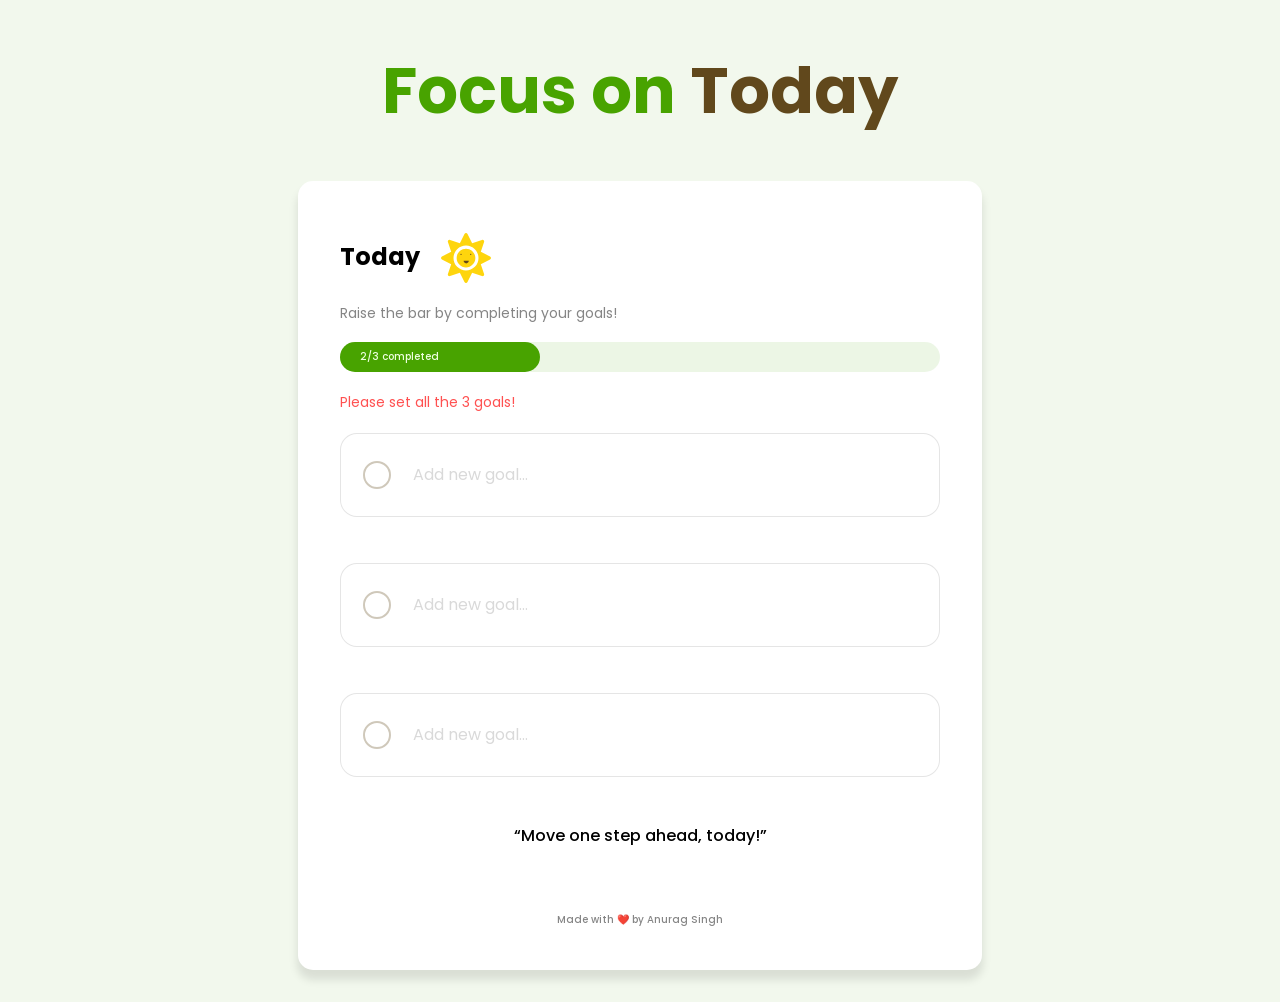
==== Focus on Today/index.html @ 335d9560 "Part 1" ====
<!DOCTYPE html>
<html lang="en">
<head>
    <meta charset="UTF-8">
    <meta name="viewport" content="width=device-width, initial-scale=1.0">
    <title>Focus on Today</title>
    <link rel="stylesheet" href="style.css">
    <link rel="preconnect" href="https://fonts.googleapis.com">
    <link rel="preconnect" href="https://fonts.gstatic.com" crossorigin>
    <link href="https://fonts.googleapis.com/css2?family=Poppins:wght@100;200;300;400;500;600;700;800;900&display=swap" rel="stylesheet">
    <script src="script.js" defer></script>
</head>
<body>
    <main>
        <h1 class="title">Focus on <span>Today</span></h1>

        <div class="app-container">
            <h2 class="subtitle"><span>Today</span> <img class="sun-icon" src="Sun.svg" alt="sun"></h2>

            <p class="progress-label">Raise the bar by completing your goals!</p>

            <div class="progress-bar">
                <div class="progress-value">2/3 completed</div>
            </div>

            <p class="error-label">Please set all the 3 goals!</p>

            <div class="goal-container">
                <div class="custom-checkbox"></div>
                <input class="goal-input" type="text" placeholder="Add new goal...">
            </div>

            <div class="goal-container">
                <div class="custom-checkbox"></div>
                <input class="goal-input" type="text" placeholder="Add new goal...">
            </div>

            <div class="goal-container">
                <div class="custom-checkbox"></div>
                <input class="goal-input" type="text" placeholder="Add new goal...">
            </div>


            <p class="quote">“Move one step ahead, today!”</p>


            <p class="made-with">Made with  ❤️ by Anurag Singh                   </p>
            
        </div>
    </main>
</body>
</html>
---- Focus on Today/style.css ----
body{
    background-color: rgba(72, 163, 0, 0.07);
    font-family: "Poppins", sans-serif;
    margin: 0;
}

main{
    padding: 0 16px 32px;
}

.title{
    font-size: 4rem;
    color: rgba(72, 163, 0, 1);
    text-align: center;
}

.title span{
    color: rgba(97, 72, 28, 1);
}

.app-container{
    background-color: #fff;
    max-width: 600px;
    margin: 0 auto;
    border-radius: 15px;
    padding: 32px 42px;
    box-shadow: 0px 9px 9px 1px rgba(0, 0, 0, 0.1);
}

.sun-icon{
    vertical-align: middle;
    margin-left: 16px;
}

.progress-label{
    font-size: 14px;
    color: rgba(133, 133, 133, 1);
    margin-bottom: 18px;
}


.progress-bar{
    height: 30px;
    background-color: rgba(72, 163, 0, 0.1);
    border-radius: 15px;
}

.progress-value{
    height: 100%;
    background-color: rgba(72, 163, 0, 1);
    border-radius: 15px;
    width: 30%;
    font-weight: 500;
    font-size: 10px;
    color: #EEFFE0;
    display: flex;
    align-items: center;
    padding-left: 20px;
}


.error-label{
    font-size: 14px;
    color: rgba(255, 81, 81, 1);
    margin-block: 20px;
}

.goal-container{
    border: 1px solid rgba(0,0,0,0.1);
    border-radius: 17px;
    height: 82px;
    display: flex;
    align-items: center;
    padding: 0 22px;
    background-color: #fff;
    margin-bottom: 46px;
}

.custom-checkbox{
    height: 24px;
    width: 24px;
    border: 2px solid rgba(97, 72, 28, 0.3);
    border-radius: 50%;
    flex-shrink: 0;
    cursor: pointer;
}


.goal-input{
    border: none;
    outline: none;
    padding-left: 22px;
    font-family: inherit;
    font-size: 16px;
    /* background-color: black; */
    align-self: stretch;
    width: 100%;
}

.goal-input::placeholder{
    color:rgba(217, 217, 217, 1);
}

.quote{
    font-weight: 500;
    text-align: center;
}

.made-with{
    font-weight: 500;
    font-size: 10px;
    text-align: center;
    color: rgba(133, 133, 133, 1);
    margin-top: 64px;
}


@media(max-width: 768px){
    .title{
        font-size: 32px;
    }

    .app-container{
        padding: 16px 32px;
    }

    .goal-container{
        height: 64px;
        margin-bottom: 24px;
        border-radius: 12px;
    }

    .custom-checkbox{
        height: 20px;
        width: 20px;
    }

    .progress-bar{
        height: 20px;
    }
}
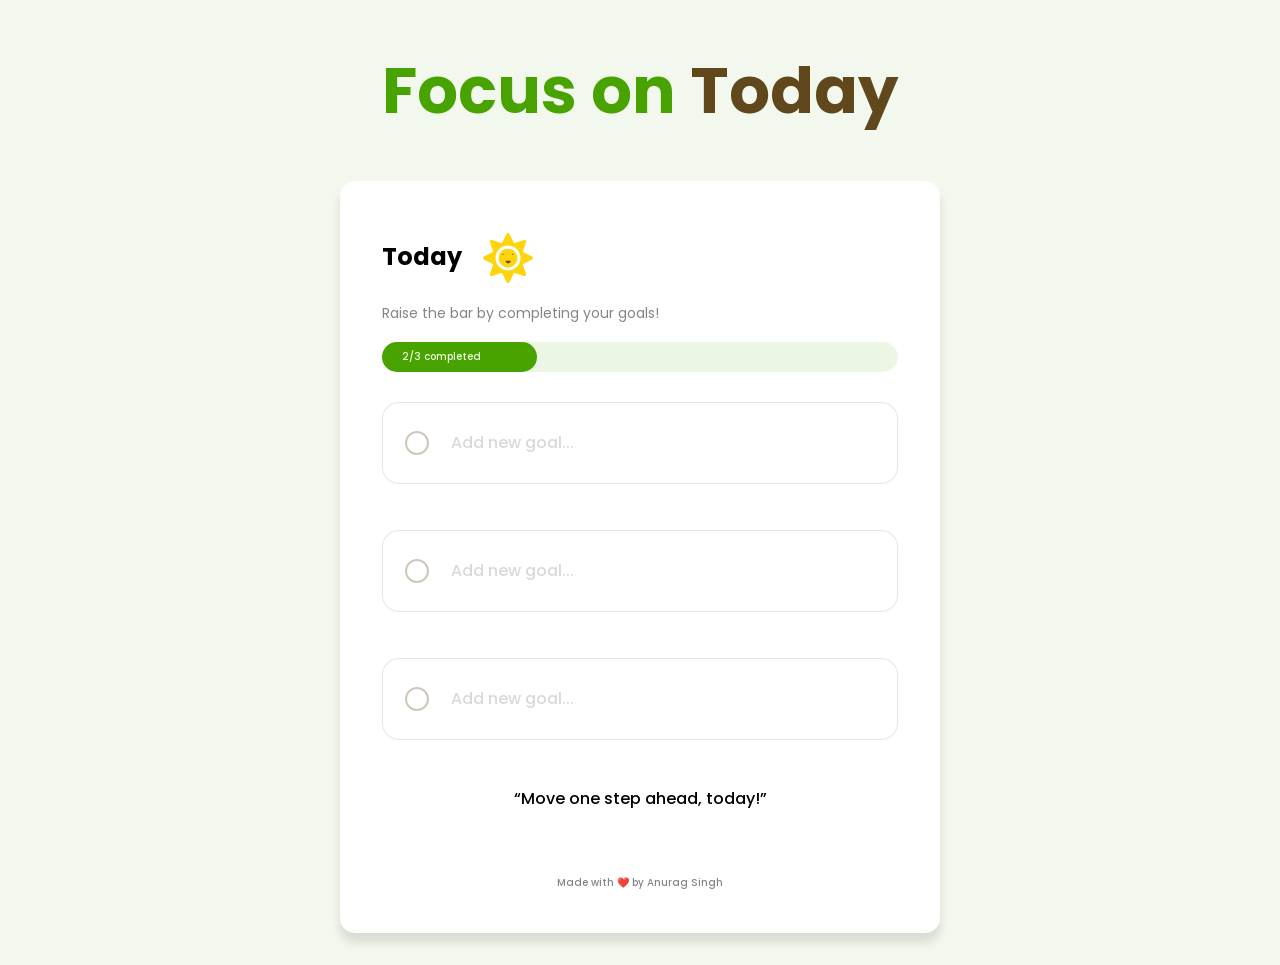
==== commit 9e3c9767: "part 2" ====
--- a/Focus on Today/index.html
+++ b/Focus on Today/index.html
@@ -21,22 +21,29 @@
 
             <div class="progress-bar">
                 <div class="progress-value">2/3 completed</div>
+                <p class="error-label">Please set all the 3 goals!</p>
             </div>
 
-            <p class="error-label">Please set all the 3 goals!</p>
+            
 
             <div class="goal-container">
-                <div class="custom-checkbox"></div>
+                <div class="custom-checkbox">
+                    <img class="check-icon" src="check-icon.svg" alt="check-icon">
+                </div>
                 <input class="goal-input" type="text" placeholder="Add new goal...">
             </div>
 
             <div class="goal-container">
-                <div class="custom-checkbox"></div>
+                <div class="custom-checkbox">
+                    <img class="check-icon" src="check-icon.svg" alt="check-icon">
+                </div>
                 <input class="goal-input" type="text" placeholder="Add new goal...">
             </div>
 
             <div class="goal-container">
-                <div class="custom-checkbox"></div>
+                <div class="custom-checkbox">
+                    <img class="check-icon" src="check-icon.svg" alt="check-icon">
+                </div>
                 <input class="goal-input" type="text" placeholder="Add new goal...">
             </div>
 
--- a/Focus on Today/style.css
+++ b/Focus on Today/style.css
@@ -1,3 +1,8 @@
+*{
+    box-sizing: border-box;
+}
+
+
 body{
     background-color: rgba(72, 163, 0, 0.07);
     font-family: "Poppins", sans-serif;
@@ -43,6 +48,7 @@
     height: 30px;
     background-color: rgba(72, 163, 0, 0.1);
     border-radius: 15px;
+    margin-bottom: 30px;
 }
 
 .progress-value{
@@ -62,7 +68,9 @@
 .error-label{
     font-size: 14px;
     color: rgba(255, 81, 81, 1);
-    margin-block: 20px;
+    margin-top: 4px;
+    position: absolute;
+    display: none;
 }
 
 .goal-container{
@@ -83,6 +91,13 @@
     border-radius: 50%;
     flex-shrink: 0;
     cursor: pointer;
+    display: flex;
+    align-items: center;
+    justify-content: center;
+}
+
+.check-icon{
+    display: none;
 }
 
 
@@ -95,6 +110,7 @@
     /* background-color: black; */
     align-self: stretch;
     width: 100%;
+    font-weight: 500;
 }
 
 .goal-input::placeholder{
@@ -113,6 +129,22 @@
     color: rgba(133, 133, 133, 1);
     margin-top: 64px;
 }
+
+.completed .custom-checkbox{
+    background-color: rgba(72, 163, 0, 1);
+    border-color: rgba(72, 163, 0, 1);
+}
+
+
+.completed .check-icon{
+    display: block;
+}
+
+.completed .goal-input{
+    color: rgba(72, 163, 0, 1);
+    text-decoration: line-through;
+}
+
 
 
 @media(max-width: 768px){
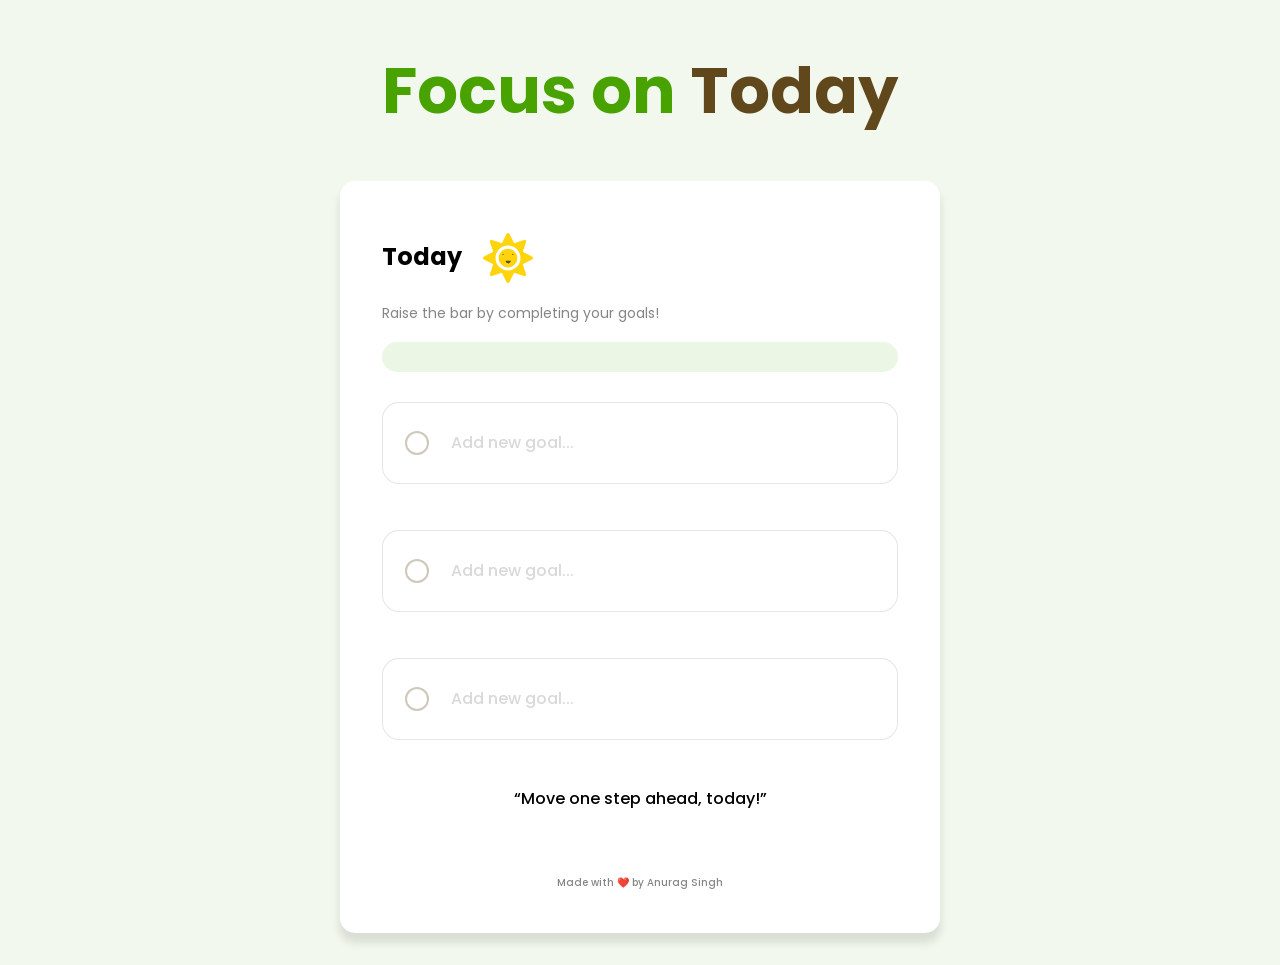
==== commit 7e9614a7: "part 3" ====
--- a/Focus on Today/index.html
+++ b/Focus on Today/index.html
@@ -20,7 +20,9 @@
             <p class="progress-label">Raise the bar by completing your goals!</p>
 
             <div class="progress-bar">
-                <div class="progress-value">2/3 completed</div>
+                <div class="progress-value">
+                    <span>2/3 completed</span>
+                </div>
                 <p class="error-label">Please set all the 3 goals!</p>
             </div>
 
--- a/Focus on Today/style.css
+++ b/Focus on Today/style.css
@@ -55,12 +55,16 @@
     height: 100%;
     background-color: rgba(72, 163, 0, 1);
     border-radius: 15px;
-    width: 30%;
+    width: 0;
     font-weight: 500;
     font-size: 10px;
     color: #EEFFE0;
     display: flex;
     align-items: center;
+    overflow: hidden;
+}
+
+.progress-value span{
     padding-left: 20px;
 }
 
@@ -71,6 +75,10 @@
     margin-top: 4px;
     position: absolute;
     display: none;
+}
+
+.show-error .error-label{
+    display: block;
 }
 
 .goal-container{
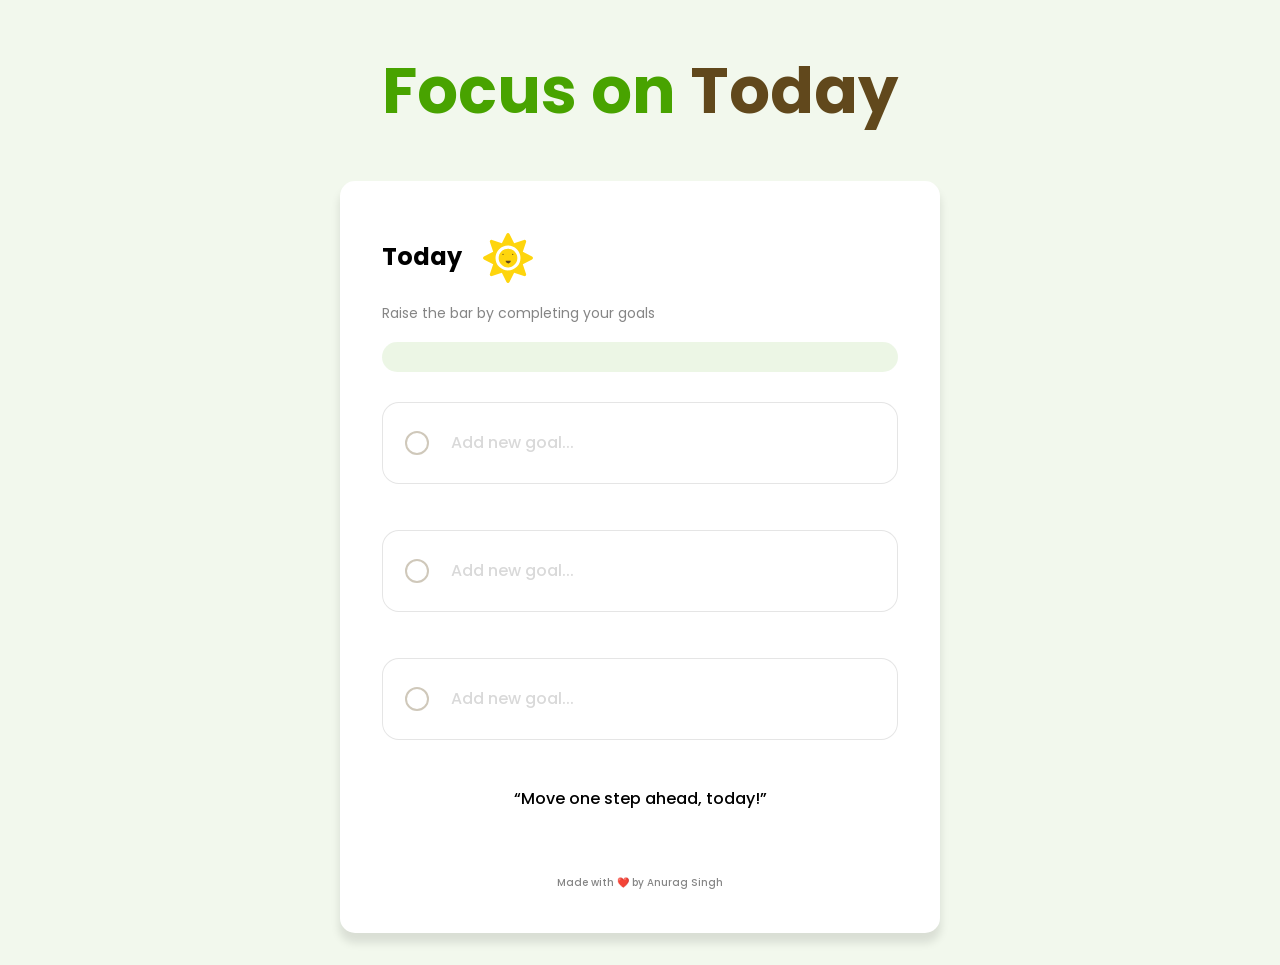
==== commit f45e0825: "Part 4!! Finished" ====
--- a/Focus on Today/index.html
+++ b/Focus on Today/index.html
@@ -32,21 +32,21 @@
                 <div class="custom-checkbox">
                     <img class="check-icon" src="check-icon.svg" alt="check-icon">
                 </div>
-                <input class="goal-input" type="text" placeholder="Add new goal...">
+                <input id="first" class="goal-input" type="text" placeholder="Add new goal...">
             </div>
 
             <div class="goal-container">
                 <div class="custom-checkbox">
                     <img class="check-icon" src="check-icon.svg" alt="check-icon">
                 </div>
-                <input class="goal-input" type="text" placeholder="Add new goal...">
+                <input id="second" class="goal-input" type="text" placeholder="Add new goal...">
             </div>
 
             <div class="goal-container">
                 <div class="custom-checkbox">
                     <img class="check-icon" src="check-icon.svg" alt="check-icon">
                 </div>
-                <input class="goal-input" type="text" placeholder="Add new goal...">
+                <input id="third" class="goal-input" type="text" placeholder="Add new goal...">
             </div>
 
 
--- a/Focus on Today/style.css
+++ b/Focus on Today/style.css
@@ -62,10 +62,12 @@
     display: flex;
     align-items: center;
     overflow: hidden;
+    transition: width 0.2s ease-in-out;
 }
 
 .progress-value span{
     padding-left: 20px;
+    min-width: max-content;
 }
 
 
